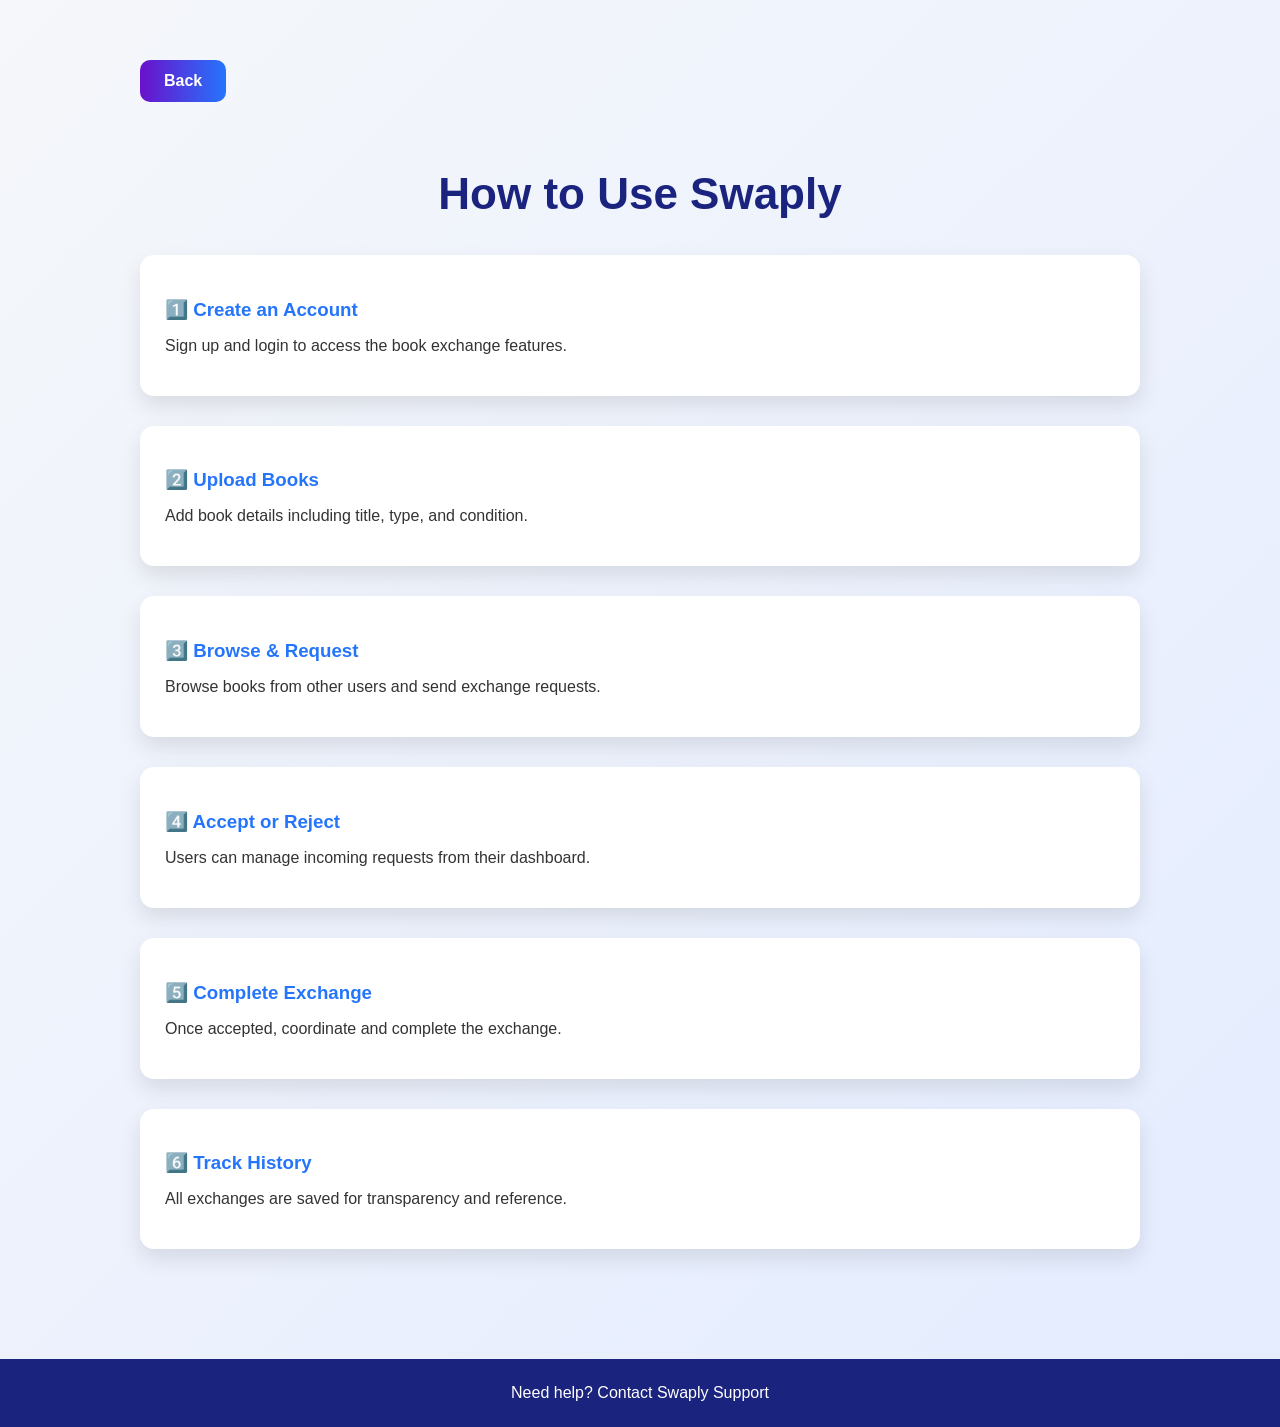
==== help.html @ 1a0395af "Semester" ====
<!DOCTYPE html>
<html lang="en">
<head>
<meta charset="UTF-8">
<title>Help | Swaply</title>

<style>
body{
  font-family:'Segoe UI', Arial, sans-serif;
  margin:0;
  background:linear-gradient(135deg,#f5f7fa,#e4ecff);
  color:#333;
}
section{
  max-width:1000px;
  margin:auto;
  padding:60px 20px 80px;
}

/* BACK BUTTON */
.back-btn{
  display:inline-block;
  margin-bottom:30px;
  padding:12px 24px;
  background:linear-gradient(to right,#6a11cb,#2575fc);
  color:white;
  border-radius:10px;
  text-decoration:none;
  font-weight:bold;
  transition:0.3s;
}
.back-btn:hover{
  background:linear-gradient(to right,#2575fc,#6a11cb);
  transform:scale(1.05);
}

h1{
  text-align:center;
  font-size:44px;
  color:#1a237e;
}
.step{
  background:white;
  margin:30px 0;
  padding:25px;
  border-radius:14px;
  box-shadow:0 10px 22px rgba(0,0,0,0.1);
  transition:0.3s;
}
.step:hover{
  transform:translateY(-6px);
}
.step h3{
  color:#2575fc;
  margin-bottom:10px;
}
footer{
  background:#1a237e;
  color:white;
  text-align:center;
  padding:25px;
}
footer a{
  color: white;
  text-decoration: none;
}
footer a:hover{
  text-decoration: underline;
}
</style>
</head>

<body>

<section>

  <!-- BACK BUTTON -->
  <a href="index.html" class="back-btn">Back</a>

  <h1>How to Use Swaply</h1>

  <div class="step">
    <h3>1️⃣ Create an Account</h3>
    <p>Sign up and login to access the book exchange features.</p>
  </div>

  <div class="step">
    <h3>2️⃣ Upload Books</h3>
    <p>Add book details including title, type, and condition.</p>
  </div>

  <div class="step">
    <h3>3️⃣ Browse & Request</h3>
    <p>Browse books from other users and send exchange requests.</p>
  </div>

  <div class="step">
    <h3>4️⃣ Accept or Reject</h3>
    <p>Users can manage incoming requests from their dashboard.</p>
  </div>

  <div class="step">
    <h3>5️⃣ Complete Exchange</h3>
    <p>Once accepted, coordinate and complete the exchange.</p>
  </div>

  <div class="step">
    <h3>6️⃣ Track History</h3>
    <p>All exchanges are saved for transparency and reference.</p>
  </div>

</section>

<footer>
  Need help?<a href="support"> Contact Swaply Support</a>
</footer>

</body>
</html>
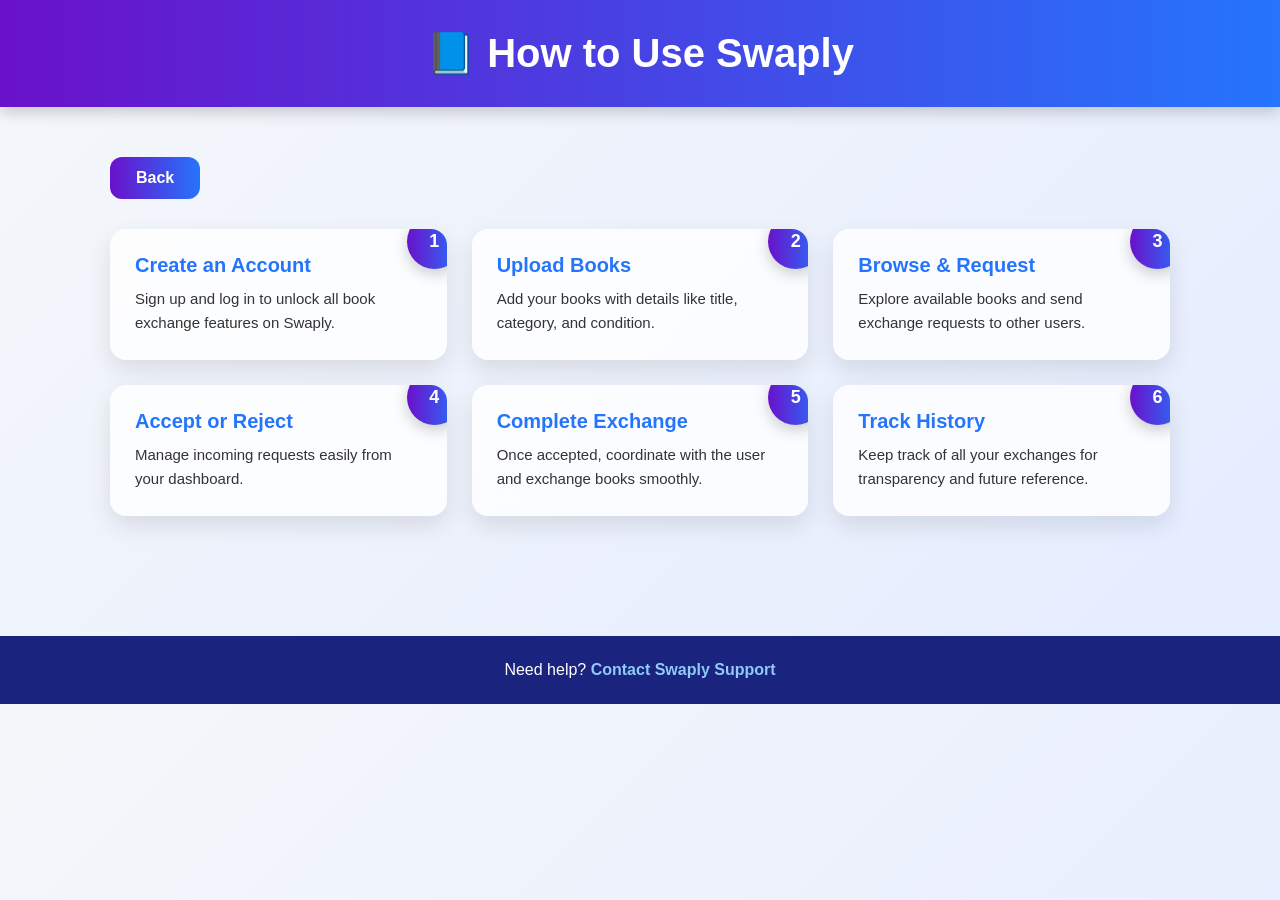
==== commit 0afc2ef8: "small change" ====
--- a/help.html
+++ b/help.html
@@ -5,114 +5,180 @@
 <title>Help | Swaply</title>
 
 <style>
+*{
+  margin:0;
+  padding:0;
+  box-sizing:border-box;
+}
+
 body{
   font-family:'Segoe UI', Arial, sans-serif;
-  margin:0;
   background:linear-gradient(135deg,#f5f7fa,#e4ecff);
   color:#333;
 }
+
+/* HEADER */
+header{
+  background:linear-gradient(to right,#6a11cb,#2575fc);
+  color:white;
+  text-align:center;
+  padding:30px 20px;
+  box-shadow:0 5px 15px rgba(0,0,0,0.2);
+}
+header h1{
+  font-size:40px;
+}
+
+/* SECTION */
 section{
-  max-width:1000px;
+  max-width:1100px;
   margin:auto;
-  padding:60px 20px 80px;
+  padding:50px 20px 80px;
 }
 
 /* BACK BUTTON */
 .back-btn{
   display:inline-block;
   margin-bottom:30px;
-  padding:12px 24px;
+  padding:12px 26px;
   background:linear-gradient(to right,#6a11cb,#2575fc);
   color:white;
-  border-radius:10px;
+  border-radius:12px;
   text-decoration:none;
   font-weight:bold;
   transition:0.3s;
 }
 .back-btn:hover{
   background:linear-gradient(to right,#2575fc,#6a11cb);
-  transform:scale(1.05);
+  transform:scale(1.07);
+  box-shadow:0 5px 15px rgba(0,0,0,0.2);
 }
 
-h1{
-  text-align:center;
-  font-size:44px;
-  color:#1a237e;
+/* GRID LAYOUT */
+.steps-container{
+  display:grid;
+  grid-template-columns:repeat(auto-fit,minmax(280px,1fr));
+  gap:25px;
 }
+
+/* STEP CARD */
 .step{
-  background:white;
-  margin:30px 0;
+  background:rgba(255,255,255,0.8);
+  backdrop-filter:blur(10px);
   padding:25px;
-  border-radius:14px;
-  box-shadow:0 10px 22px rgba(0,0,0,0.1);
+  border-radius:16px;
+  box-shadow:0 10px 25px rgba(0,0,0,0.1);
   transition:0.3s;
+  position:relative;
+  overflow:hidden;
 }
+
+/* HOVER EFFECT */
 .step:hover{
-  transform:translateY(-6px);
+  transform:translateY(-8px) scale(1.02);
+  box-shadow:0 15px 35px rgba(0,0,0,0.2);
 }
+
+/* NUMBER BADGE */
+.step::before{
+  content:attr(data-step);
+  position:absolute;
+  top:-15px;
+  right:-15px;
+  background:linear-gradient(to right,#6a11cb,#2575fc);
+  color:white;
+  width:55px;
+  height:55px;
+  border-radius:50%;
+  display:flex;
+  align-items:center;
+  justify-content:center;
+  font-weight:bold;
+  font-size:18px;
+  box-shadow:0 5px 15px rgba(0,0,0,0.2);
+}
+
+/* TEXT */
 .step h3{
   color:#2575fc;
   margin-bottom:10px;
+  font-size:20px;
 }
+
+.step p{
+  line-height:1.6;
+  font-size:15px;
+}
+
+/* FOOTER */
 footer{
   background:#1a237e;
   color:white;
   text-align:center;
   padding:25px;
+  margin-top:40px;
 }
+
 footer a{
-  color: white;
-  text-decoration: none;
+  color:#90caf9;
+  text-decoration:none;
+  font-weight:bold;
 }
 footer a:hover{
-  text-decoration: underline;
+  text-decoration:underline;
 }
 </style>
 </head>
 
 <body>
 
+<header>
+  <h1>📘 How to Use Swaply</h1>
+</header>
+
 <section>
 
   <!-- BACK BUTTON -->
-  <a href="index.html" class="back-btn">Back</a>
+  <a href="index.html" class="back-btn"> Back</a>
 
-  <h1>How to Use Swaply</h1>
+  <div class="steps-container">
 
-  <div class="step">
-    <h3>1️⃣ Create an Account</h3>
-    <p>Sign up and login to access the book exchange features.</p>
-  </div>
+    <div class="step" data-step="1">
+      <h3>Create an Account</h3>
+      <p>Sign up and log in to unlock all book exchange features on Swaply.</p>
+    </div>
 
-  <div class="step">
-    <h3>2️⃣ Upload Books</h3>
-    <p>Add book details including title, type, and condition.</p>
-  </div>
+    <div class="step" data-step="2">
+      <h3>Upload Books</h3>
+      <p>Add your books with details like title, category, and condition.</p>
+    </div>
 
-  <div class="step">
-    <h3>3️⃣ Browse & Request</h3>
-    <p>Browse books from other users and send exchange requests.</p>
-  </div>
+    <div class="step" data-step="3">
+      <h3>Browse & Request</h3>
+      <p>Explore available books and send exchange requests to other users.</p>
+    </div>
 
-  <div class="step">
-    <h3>4️⃣ Accept or Reject</h3>
-    <p>Users can manage incoming requests from their dashboard.</p>
-  </div>
+    <div class="step" data-step="4">
+      <h3>Accept or Reject</h3>
+      <p>Manage incoming requests easily from your dashboard.</p>
+    </div>
 
-  <div class="step">
-    <h3>5️⃣ Complete Exchange</h3>
-    <p>Once accepted, coordinate and complete the exchange.</p>
-  </div>
+    <div class="step" data-step="5">
+      <h3>Complete Exchange</h3>
+      <p>Once accepted, coordinate with the user and exchange books smoothly.</p>
+    </div>
 
-  <div class="step">
-    <h3>6️⃣ Track History</h3>
-    <p>All exchanges are saved for transparency and reference.</p>
+    <div class="step" data-step="6">
+      <h3>Track History</h3>
+      <p>Keep track of all your exchanges for transparency and future reference.</p>
+    </div>
+
   </div>
 
 </section>
 
 <footer>
-  Need help?<a href="support"> Contact Swaply Support</a>
+  Need help? <a href="support">Contact Swaply Support</a>
 </footer>
 
 </body>
